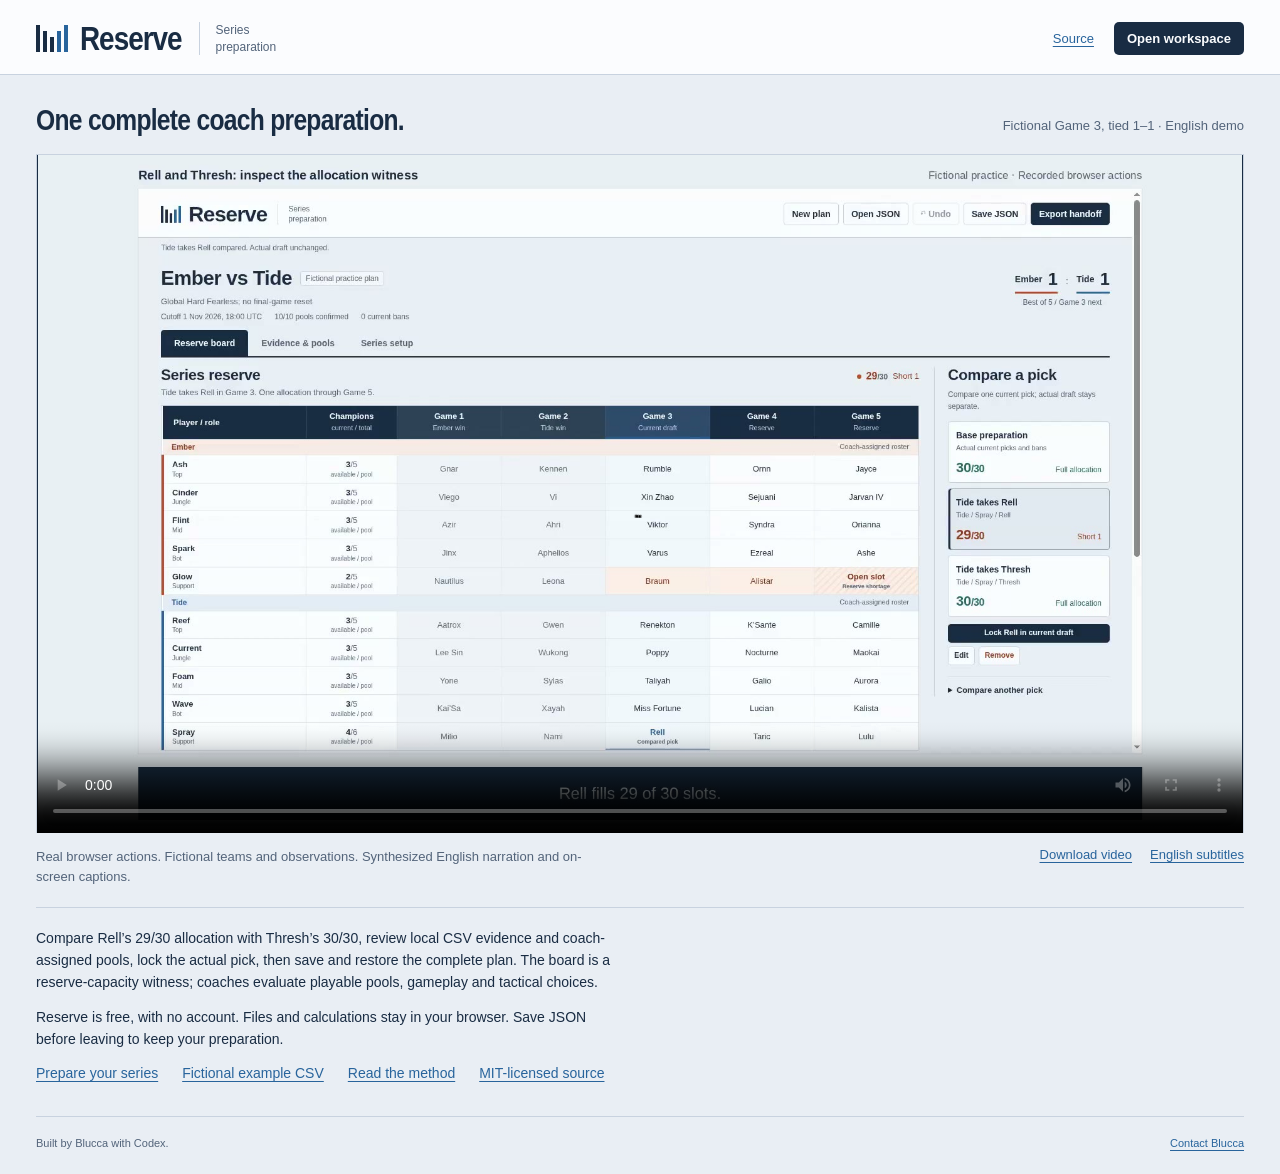
==== demo.html @ 0887e24a "Publish complete coach-workflow demo and AI/PyCharm build story" ====
<!doctype html>
<html lang="en">
<head>
  <meta charset="utf-8">
  <meta name="viewport" content="width=device-width, initial-scale=1">
  <meta name="theme-color" content="#192c43">
  <meta name="description" content="Watch a real Reserve preparation: review fictional evidence, compare support picks, lock Thresh, and save a complete coach handoff.">
  <title>Reserve · Product demo</title>
  <link rel="stylesheet" href="./styles.css">
  <style>
    .demo-header-links { display: flex; align-items: center; gap: 20px; }
    .demo-header-links a { color: var(--tide); font-size: 13px; text-underline-offset: 3px; }
    .demo-header-links .workspace-link { padding: 9px 13px; border-radius: 5px; color: var(--sheet); background: var(--ink); text-decoration: none; font-weight: 600; }
    .demo-document { max-width: 1500px; padding-top: 28px; }
    .demo-heading { display: flex; align-items: baseline; justify-content: space-between; gap: 20px; margin-bottom: 17px; }
    .demo-heading h1 { margin-bottom: 0; font-size: 30px; }
    .demo-heading p { margin-bottom: 0; color: var(--muted); font-size: 13px; }
    .demo-video { display: block; width: 100%; aspect-ratio: 16 / 9; background: var(--ink); border: 1px solid var(--line); }
    .demo-caption { display: flex; justify-content: space-between; flex-wrap: wrap; gap: 10px 24px; padding: 14px 0 20px; border-bottom: 1px solid var(--line); }
    .demo-caption p { margin: 0; font-size: 13px; color: var(--muted); }
    .demo-caption a, .demo-text a { color: var(--tide); text-underline-offset: 3px; }
    .demo-files { display: flex; gap: 18px; font-size: 13px; }
    .demo-text { padding-top: 20px; font-size: 14px; }
    .demo-text p { max-width: 76ch; margin-bottom: 14px; }
    .demo-text nav { display: flex; flex-wrap: wrap; gap: 10px 24px; }
    @media (max-width: 640px) {
      .demo-header-links { margin-left: auto; gap: 14px; }
      .demo-header-links a { font-size: 12px; }
      .demo-heading { display: block; }
      .demo-heading h1 { font-size: 27px; margin-bottom: 9px; }
      .demo-document { padding-top: 23px; }
      .demo-caption { padding-bottom: 17px; }
    }
  </style>
</head>
<body>
  <a class="skip-link" href="#demo">Skip to the video</a>
  <header class="app-header">
    <div class="brand"><span class="reserve-mark" aria-hidden="true"><i></i><i></i><i></i><i></i><i></i></span><span class="wordmark">Reserve</span><span class="brand-purpose">Series preparation</span></div>
    <nav class="demo-header-links" aria-label="Reserve links"><a href="https://github.com/blucca/series-reserve">Source</a><a class="workspace-link" href="./">Open workspace</a></nav>
  </header>
  <main id="demo" class="demo-document">
    <div class="demo-heading"><h1>One complete coach preparation.</h1><p>Fictional Game 3, tied 1–1 · English demo</p></div>
    <video class="demo-video" controls playsinline preload="metadata" poster="./media/reserve-demo-poster.jpg" aria-label="Reserve product demonstration with English narration and on-screen captions">
      <source src="./media/reserve-demo.mp4" type="video/mp4">
      <track kind="subtitles" src="./media/reserve-demo.vtt" srclang="en" label="English">
      <p><a href="./media/reserve-demo.mp4">Download the Reserve demo</a>.</p>
    </video>
    <div class="demo-caption"><p>Real browser actions. Fictional teams and observations. Synthesized English narration and on-screen captions.</p><nav class="demo-files" aria-label="Demo files"><a href="./media/reserve-demo.mp4" download>Download video</a><a href="./media/reserve-demo.vtt" download>English subtitles</a></nav></div>
    <div class="demo-text">
      <p>Compare Rell’s 29/30 allocation with Thresh’s 30/30, review local CSV evidence and coach-assigned pools, lock the actual pick, then save and restore the complete plan. The board is a reserve-capacity witness; coaches evaluate playable pools, gameplay and tactical choices.</p>
      <p>Reserve is free, with no account. Files and calculations stay in your browser. Save JSON before leaving to keep your preparation.</p>
      <nav aria-label="Continue from the demo"><a href="./">Prepare your series</a><a href="./demo-evidence.csv" download>Fictional example CSV</a><a href="https://github.com/blucca/series-reserve/blob/main/docs/method.md">Read the method</a><a href="https://github.com/blucca/series-reserve">MIT-licensed source</a></nav>
    </div>
  </main>
  <footer class="app-footer"><p>Built by Blucca with Codex.</p><p><a href="https://t.me/blucca_ai">Contact Blucca</a></p></footer>
</body>
</html>
---- styles.css ----
:root {
  --ice: #e9eef4;
  --sheet: #fbfcfe;
  --ink: #192c43;
  --ember: #b64d27;
  --tide: #28649c;
  --clear: #246d63;
  --muted: #53647a;
  --line: #c8d2df;
  --quiet: #f1f4f8;
  --font-body: "Segoe UI", "Helvetica Neue", Arial, sans-serif;
  --font-heading: "Arial Narrow", "Liberation Sans Narrow", "Bahnschrift Condensed", "Segoe UI", sans-serif;
  color-scheme: light;
  font-family: var(--font-body);
  color: var(--ink);
  background: var(--ice);
  font-size: 14px;
  font-synthesis: none;
}
* { box-sizing: border-box; }
body { margin: 0; min-width: 320px; }
button, input, select, textarea { font: inherit; }
button, a, input, select, textarea, summary { -webkit-tap-highlight-color: transparent; }
button { cursor: pointer; }
button:disabled { cursor: default; opacity: .48; }
button { border: 1px solid var(--line); border-radius: 5px; background: var(--sheet); color: var(--ink); padding: 8px 12px; min-height: 36px; font-weight: 600; line-height: 1.3; }
button:hover:enabled { background: #e2e9f1; border-color: #879ab1; }
.button-primary { background: var(--ink); border-color: var(--ink); color: var(--sheet); }
.button-primary:hover:enabled { background: #2b4564; border-color: #2b4564; }
.button-danger { color: #963b1d; }
.button-small { padding: 5px 9px; min-height: 30px; font-size: 12px; }
.button-text { background: transparent; border-color: transparent; color: var(--tide); padding: 4px 0; min-height: 28px; text-decoration: underline; text-underline-offset: 3px; }
.button-text:hover:enabled { background: transparent; border-color: transparent; color: var(--ink); }
:focus-visible { outline: 3px solid var(--tide); outline-offset: 3px; }
[hidden] { display: none !important; }
h1, h2, h3, p { margin-top: 0; }
h1, h2, h3 { font-family: var(--font-heading); line-height: 1.12; }
h1 { font-size: 32px; font-weight: 750; letter-spacing: -.7px; margin-bottom: 9px; }
h2 { font-size: 24px; font-weight: 700; letter-spacing: -.4px; margin-bottom: 7px; }
h3 { font-size: 18px; font-weight: 700; margin-bottom: 10px; }
p { line-height: 1.55; max-width: 78ch; }
small, .muted { color: var(--muted); }
small { font-size: 12px; line-height: 1.4; }
.sr-only { position: absolute; width: 1px; height: 1px; padding: 0; margin: -1px; overflow: hidden; clip: rect(0,0,0,0); white-space: nowrap; border: 0; }
.skip-link { position: fixed; top: -80px; left: 16px; background: var(--ink); color: white; padding: 10px 16px; z-index: 10; }
.skip-link:focus { top: 12px; }
.app-header { display: flex; align-items: center; justify-content: space-between; gap: 24px; padding: 22px 36px 19px; border-bottom: 1px solid var(--line); background: var(--sheet); }
.brand { display: flex; align-items: center; gap: 12px; flex-shrink: 0; }
.wordmark { font: 750 34px/.95 var(--font-heading); letter-spacing: -1px; }
.brand-purpose { margin-left: 5px; border-left: 1px solid var(--line); padding-left: 16px; color: var(--muted); font-size: 12px; max-width: 11ch; line-height: 1.35; }
.reserve-mark { display: flex; gap: 3px; height: 27px; align-items: flex-end; }
.reserve-mark i { display: block; width: 4px; height: 27px; background: var(--ink); }
.reserve-mark i:nth-child(2) { height: 21px; }
.reserve-mark i:nth-child(3) { height: 15px; }
.reserve-mark i:nth-child(4) { height: 21px; background: var(--tide); }
.reserve-mark i:nth-child(5) { background: var(--tide); }
.file-actions { display: flex; flex-wrap: wrap; align-items: center; gap: 7px; }
.message-area { min-height: 29px; padding: 8px 36px 0; }
.status-message { max-width: none; margin-bottom: 0; color: var(--muted); font-size: 12px; line-height: 1.45; }
.error-message { background: #f9e9e2; color: #822f15; border-left: 4px solid var(--ember); padding: 12px 16px; margin: 10px 36px; line-height: 1.5; }
.error-message button { margin-left: 12px; background: transparent; border-color: #d8a28b; color: inherit; }
main { max-width: 1600px; margin: 0 auto; padding: 18px 36px 35px; }
.series-context { display: flex; justify-content: space-between; align-items: flex-start; gap: 24px; margin-bottom: 14px; }
.series-heading { min-width: 0; }
.series-title-line { display: flex; flex-wrap: wrap; align-items: center; gap: 13px; }
.series-title-line h1 { margin: 0; }
.example-flag { display: inline-flex; align-items: center; font-size: 12px; border: 1px solid var(--line); color: var(--muted); padding: 4px 8px; border-radius: 4px; background: rgba(251,252,254,.6); }
.context-rule { font-size: 13px; margin: 9px 0 0; color: var(--muted); }
.context-rule .pending { color: #8e3719; font-weight: 600; }
.context-meta { display: flex; flex-wrap: wrap; gap: 7px 20px; margin: 7px 0 0; font-size: 12px; color: var(--muted); }
.scoreline { display: flex; align-items: center; gap: 13px; padding-top: 2px; flex-shrink: 0; }
.score-team { display: grid; grid-template-columns: auto auto; align-items: center; gap: 9px; border-bottom: 3px solid var(--ember); padding: 3px 0 6px; }
.score-team.tone-1 { border-color: var(--tide); }
.score-team span { font-weight: 600; }
.score-team strong { font-family: var(--font-heading); font-size: 28px; line-height: 1; }
.score-separator { color: var(--muted); }
.series-format { text-align: center; font-size: 12px; color: var(--muted); margin-top: 7px; }
.workspace-nav { display: flex; gap: 0; border-bottom: 2px solid var(--ink); }
.workspace-nav button { border: 0; border-radius: 5px 5px 0 0; padding: 12px 21px; min-height: 42px; background: transparent; color: var(--muted); font-weight: 650; }
.workspace-nav button[aria-selected="true"] { color: var(--sheet); background: var(--ink); }
.workspace-nav button:hover:enabled { background: #dce4ef; }
.workspace-nav button[aria-selected="true"]:hover { background: #2b4564; }
.workspace-panel { padding-top: 15px; }
.loading-sheet { background: var(--sheet); padding: 32px; border-bottom: 1px solid var(--line); }
.board-layout { display: grid; grid-template-columns: minmax(0,1fr) 280px; gap: 24px; align-items: start; }
.board-main { min-width: 0; }
.section-heading { display: flex; justify-content: space-between; align-items: flex-start; gap: 15px; margin-bottom: 10px; }
.section-heading h2 { margin-bottom: 4px; }
.section-heading p { font-size: 13px; margin-bottom: 0; color: var(--muted); }
.allocation-status { display: flex; align-items: center; gap: 8px; font-size: 13px; line-height: 1.35; padding-top: 4px; flex-shrink: 0; }
.allocation-status strong { font-size: 16px; font-variant-numeric: tabular-nums; }
.status-dot { width: 7px; height: 7px; background: var(--clear); border-radius: 50%; display: inline-block; flex-shrink: 0; }
.is-shortage .status-dot, .is-pending .status-dot { background: var(--ember); }
.is-shortage { color: #963b1d; }
.is-feasible { color: var(--clear); }
.is-pending { color: #963b1d; }
.board-scroll { overflow-x: auto; border: 1px solid var(--line); background: var(--sheet); }
.reserve-table { width: 100%; min-width: 710px; border-collapse: collapse; table-layout: fixed; }
.reserve-table .col-player { width: 20%; }
.reserve-table .col-pool { width: 12%; }
.reserve-table .col-game { width: auto; }
.reserve-table th { font-weight: 600; }
.reserve-table thead { background: var(--ink); color: var(--sheet); }
.reserve-table thead th { padding: 9px; text-align: center; border-right: 1px solid #40536a; font-size: 13px; }
.reserve-table thead th:first-child { text-align: left; padding-left: 17px; }
.reserve-table thead th:last-child { border-right: 0; }
.reserve-table thead small { display: block; color: #c8d4e4; font-size: 11px; font-weight: 400; margin-top: 4px; min-height: 14px; }
.reserve-table thead .current-head { background: #2e4b6b; box-shadow: inset 0 -3px var(--tide); }
.reserve-table thead .past-head { background: #2f4157; }
.reserve-table td, .reserve-table tbody th { border-bottom: 1px solid #dde4ed; border-right: 1px solid #e1e7ef; padding: 7px 8px; text-align: center; height: 43px; line-height: 1.2; }
.reserve-table td:last-child { border-right: 0; }
.reserve-table tbody:last-child tr:last-child td, .reserve-table tbody:last-child tr:last-child th { border-bottom: 0; }
.reserve-table tbody th { text-align: left; padding: 6px 10px 6px 13px; border-left: 4px solid var(--ember); }
.reserve-table tbody.tone-1 th { border-left-color: var(--tide); }
.reserve-table .team-band th { border-left: 0; text-align: left; height: auto; padding: 5px 14px; background: #f7e9e3; color: #923c1d; font-size: 12px; border-top: 1px solid var(--line); }
.reserve-table tbody.tone-1 .team-band th { background: #e4edf6; color: var(--tide); }
.team-band span { float: right; font-size: 11px; font-weight: 400; color: var(--muted); }
.player-link { background: transparent; border: 0; border-radius: 3px; text-align: left; display: block; padding: 0; width: 100%; min-height: 30px; font-size: 13px; line-height: 1.2; }
.player-link:hover:enabled { background: transparent; color: var(--tide); text-decoration: underline; text-underline-offset: 3px; }
.player-link small { display: block; margin-top: 2px; font-weight: 400; font-size: 10px; line-height: 1.2; }
.pool-count { font-variant-numeric: tabular-nums; font-weight: 600; font-size: 13px; line-height: 1.2; }
.pool-count span { color: var(--muted); font-weight: 400; }
.pool-count small { display: block; font-weight: 400; font-size: 10px; margin-top: 2px; line-height: 1.2; }
.reserve-table .past-cell { background: #eff3f7; color: #5c6c7d; font-size: 12px; }
.reserve-table .allocation-cell { font-size: 12px; }
.allocation-cell small { display: block; font-size: 9px; margin-top: 2px; line-height: 1.2; }
.reserve-table .current-cell { background-color: #f2f7fc; }
.reserve-table .locked-cell { color: var(--tide); font-weight: 650; box-shadow: inset 0 -2px #83a7cc; }
.reserve-table .hall-cell { background-color: #fbefe7; color: #843417; }
.reserve-table .missing-cell { background-image: repeating-linear-gradient(135deg,transparent,transparent 6px,rgba(182,77,39,.11) 6px,rgba(182,77,39,.11) 8px); font-weight: 700; }
.reserve-table .pending-cell { color: #7e8c9d; }
.board-legend { display: flex; flex-wrap: wrap; gap: 8px 18px; margin: 12px 0 19px; color: var(--muted); font-size: 11px; }
.board-legend span { display: inline-flex; gap: 6px; align-items: center; }
.legend-swatch { display: inline-block; width: 11px; height: 11px; border: 1px solid var(--line); background: var(--quiet); }
.legend-swatch.allocated { background: var(--sheet); }
.legend-swatch.locked { background: #dceaf9; border-color: #83a7cc; }
.legend-swatch.shortage { background: #fbefe7; border-color: #c6805f; }
.witness { border-left: 4px solid var(--ember); background: #faece5; padding: 16px 19px; margin-bottom: 21px; }
.witness h3 { color: #8d3517; margin-bottom: 8px; }
.witness p { margin-bottom: 10px; font-size: 13px; }
.witness-list { display: flex; flex-wrap: wrap; gap: 6px; list-style: none; padding: 0; margin: 10px 0 13px; }
.witness-list li { background: rgba(251,252,254,.7); border: 1px solid #e5c3b2; padding: 6px 9px; font-size: 12px; border-radius: 3px; }
.witness-options { font-weight: 650; }
.allocation-note { border-left: 3px solid var(--clear); padding: 11px 15px; margin-bottom: 20px; background: #e9f1ef; }
.allocation-note p { margin: 0; font-size: 13px; }
.confirmation-note { border-left-color: var(--ember); background: #faece5; }
.confirmation-note ul { margin: 8px 0 0; padding-left: 20px; font-size: 13px; line-height: 1.6; }
.branch-rail { border-left: 1px solid var(--line); padding-left: 21px; }
.branch-rail h2 { margin-bottom: 8px; }
.branch-intro { font-size: 12px; color: var(--muted); margin-bottom: 15px; }
.branch-choice { display: block; border: 1px solid var(--line); border-radius: 4px; width: 100%; text-align: left; margin: 0 0 9px; padding: 12px; font-weight: 400; background: var(--sheet); }
.branch-choice[aria-pressed="true"] { border-color: var(--ink); box-shadow: inset 3px 0 var(--ink); background: #f3f7fc; }
.branch-choice .branch-name { display: block; font-weight: 650; line-height: 1.35; }
.branch-choice .branch-player { display: block; margin-top: 3px; font-size: 11px; color: var(--muted); line-height: 1.4; }
.branch-capacity { display: flex; justify-content: space-between; align-items: baseline; gap: 8px; margin-top: 12px; font-size: 12px; }
.branch-capacity strong { font-family: var(--font-heading); font-size: 22px; font-variant-numeric: tabular-nums; letter-spacing: -.3px; line-height: 1; }
.branch-capacity strong small { color: inherit; font: inherit; font-size: 16px; }
.branch-capacity.is-pending strong { font-family: var(--font-body); font-size: 12px; line-height: 1.4; }
.branch-choice .branch-error { display: block; color: #943b1c; font-size: 11px; line-height: 1.45; margin-top: 10px; }
.branch-actions { display: flex; flex-wrap: wrap; gap: 6px; margin: 11px 0 18px; }
.branch-actions .button-primary { flex: 1 1 100%; }
.branch-editor { border-top: 1px solid var(--line); margin-top: 18px; padding-top: 12px; }
.branch-editor summary { font-size: 13px; font-weight: 600; }
.branch-editor form { padding-top: 15px; }
.branch-editor .field { margin-bottom: 12px; }
.branch-editor .form-actions { margin-top: 3px; }
summary { cursor: pointer; font-weight: 600; line-height: 1.4; }
.edit-section { border: 1px solid var(--line); background: var(--sheet); border-radius: 5px; padding: 15px 18px; margin-bottom: 20px; }
.edit-section > summary { font-family: var(--font-heading); font-size: 20px; }
.edit-section[open] > summary { margin-bottom: 19px; }
.draft-pair { display: grid; grid-template-columns: 1fr 1fr; gap: 23px; }
.draft-team { min-width: 0; }
.draft-team h3 { border-bottom: 2px solid var(--ember); padding-bottom: 8px; font-size: 18px; }
.draft-team.tone-1 h3 { border-color: var(--tide); }
.draft-row { display: grid; grid-template-columns: minmax(90px,.85fr) minmax(0,1.15fr); align-items: center; gap: 10px; margin-bottom: 10px; }
.draft-row label { font-weight: 600; font-size: 12px; }
.draft-row label small { display: block; font-weight: 400; margin-top: 2px; }
label { display: block; font-weight: 600; font-size: 13px; margin-bottom: 6px; }
input:not([type="checkbox"]):not([type="file"]), select, textarea { display: block; width: 100%; color: var(--ink); border: 1px solid #aab9cc; border-radius: 4px; padding: 9px 10px; background: white; min-height: 38px; line-height: 1.35; }
input::placeholder, textarea::placeholder { color: #6c7e94; opacity: 1; }
textarea { resize: vertical; }
input[type="checkbox"] { width: 16px; height: 16px; margin: 0; accent-color: var(--ink); flex-shrink: 0; }
.field { margin-bottom: 17px; min-width: 0; }
.field-help { display: block; margin-top: 6px; }
.checkbox-label { display: flex; gap: 9px; align-items: flex-start; font-size: 13px; line-height: 1.5; font-weight: 400; }
.checkbox-label input { margin-top: 2px; }
.field-grid { display: grid; grid-template-columns: 1fr 1fr; gap: 0 18px; }
.field-grid.three { grid-template-columns: 1.15fr .85fr 1fr; }
.form-actions { display: flex; flex-wrap: wrap; gap: 8px; align-items: center; margin-top: 18px; }
.form-actions small { margin-left: 3px; }
.draft-bottom { display: grid; grid-template-columns: 1.3fr 1fr; gap: 18px; margin-top: 14px; }
.draft-bottom .field { margin: 0; }
.draft-complete { margin-top: 18px; padding-top: 17px; border-top: 1px solid var(--line); }
.evidence-top { background: var(--sheet); border: 1px solid var(--line); padding: 22px; margin-bottom: 23px; }
.evidence-top .section-heading { margin-bottom: 20px; }
.evidence-controls { display: grid; grid-template-columns: minmax(0,1fr) minmax(270px,.8fr); gap: 27px; }
.evidence-policy .form-actions { margin-top: 0; }
.evidence-import { border-left: 1px solid var(--line); padding-left: 26px; }
.evidence-import p { font-size: 12px; color: var(--muted); margin-bottom: 13px; }
.import-row { display: flex; align-items: center; gap: 8px; }
.import-row select { width: auto; flex: 1; min-width: 0; }
.observation-summary { display: flex; flex-wrap: wrap; gap: 7px 23px; padding-top: 15px; margin-top: 19px; border-top: 1px solid var(--line); font-size: 12px; color: var(--muted); }
.observation-summary strong { color: var(--ink); }
.evidence-layout { display: grid; grid-template-columns: 230px minmax(0,1fr); gap: 24px; align-items: start; }
.roster-selector { border: 1px solid var(--line); background: var(--sheet); }
.roster-selector h3 { font: 600 13px/1.3 var(--font-body); padding: 10px 13px; margin: 0; background: #f7e9e3; color: #923c1d; border-bottom: 1px solid var(--line); }
.roster-selector .tone-1 h3 { background: #e4edf6; color: var(--tide); border-top: 1px solid var(--line); }
.roster-button { display: flex; justify-content: space-between; align-items: center; gap: 9px; width: 100%; border: 0; border-bottom: 1px solid #e1e7ef; border-radius: 0; padding: 11px 13px; text-align: left; background: var(--sheet); min-height: 58px; font-size: 13px; }
.roster-button[aria-pressed="true"] { background: #e7eef7; box-shadow: inset 3px 0 var(--ink); }
.roster-button span small { display: block; font-weight: 400; font-size: 11px; margin-top: 3px; }
.roster-button .roster-count { text-align: right; font-variant-numeric: tabular-nums; white-space: nowrap; }
.roster-tools { padding: 13px; font-size: 11px; }
.roster-tools p { margin-bottom: 10px; }
.roster-tools button { display: block; width: 100%; margin-bottom: 8px; }
.player-workspace { min-width: 0; }
.player-editor { display: grid; grid-template-columns: minmax(0,1fr) minmax(240px,.7fr); gap: 24px; background: var(--sheet); padding: 22px; border: 1px solid var(--line); }
.player-editor form { min-width: 0; }
.player-pool-preview { border-left: 1px solid var(--line); padding-left: 23px; }
.pool-preview-list { display: flex; flex-wrap: wrap; align-content: flex-start; gap: 7px; list-style: none; padding: 0; margin: 12px 0; }
.pool-preview-list li { display: inline-block; border: 1px solid var(--line); border-radius: 3px; background: #edf3f9; font-size: 12px; padding: 6px 9px; }
.pool-preview-list .is-spent { text-decoration: line-through; color: #667589; background: var(--quiet); }
.pool-preview-list .is-banned { color: #933b1d; border-color: #d2a592; background: #faece5; }
.pool-preview-list small { margin-left: 4px; font-size: 10px; }
.player-pool-preview p { font-size: 12px; color: var(--muted); }
.confirmation-chip { display: inline-flex; gap: 6px; align-items: center; font-size: 12px; color: var(--clear); }
.confirmation-chip.pending { color: #943b1c; }
.confirmation-chip.pending .status-dot { background: var(--ember); }
.stable-id { font-size: 11px; line-height: 1.5; overflow-wrap: anywhere; margin-top: 8px; color: var(--muted); }
.observed-section { margin-top: 23px; }
.observed-table { width: 100%; min-width: 580px; border-collapse: collapse; background: var(--sheet); font-size: 12px; }
.observed-table th { text-align: left; padding: 10px 12px; background: #dae3ee; font-weight: 650; border-bottom: 1px solid var(--line); }
.observed-table td { padding: 11px 12px; border-bottom: 1px solid #dde4ed; vertical-align: top; line-height: 1.45; }
.observed-table .numeric { text-align: right; font-variant-numeric: tabular-nums; }
.observed-table .observed-source { max-width: 260px; overflow-wrap: anywhere; color: var(--muted); }
.observed-table td small { display: block; margin-top: 3px; font-size: 11px; }
.table-scroll { overflow-x: auto; border: 1px solid var(--line); }
.empty-evidence { background: var(--sheet); padding: 20px 22px; border: 1px solid var(--line); }
.empty-evidence p { margin-bottom: 0; font-size: 13px; }
.series-layout { display: grid; grid-template-columns: minmax(0,1fr) minmax(320px,.7fr); gap: 26px; align-items: start; }
.setup-sheet { background: var(--sheet); border: 1px solid var(--line); padding: 23px; margin-bottom: 22px; }
.setup-sheet > p { font-size: 13px; color: var(--muted); }
.rule-definition { background: #e8eef6; border-left: 3px solid var(--ink); padding: 11px 13px; margin-bottom: 20px; }
.rule-definition p { margin-bottom: 0; font-size: 13px; color: var(--ink); }
.completed-game { border-bottom: 1px solid var(--line); padding: 12px 0; }
.completed-game:first-of-type { padding-top: 4px; }
.completed-game summary { display: flex; align-items: center; gap: 10px; list-style: none; font-size: 13px; }
.completed-game summary::before { content: "+"; color: var(--muted); font-size: 18px; font-weight: 400; width: 13px; }
.completed-game[open] summary::before { content: "−"; }
.completed-game summary span { margin-left: auto; font-size: 12px; color: var(--muted); font-weight: 400; }
.history-picks { margin-top: 13px; }
.history-picks h3 { font: 650 12px/1.3 var(--font-body); color: var(--ember); margin-bottom: 9px; }
.history-picks .tone-1 h3 { color: var(--tide); }
.history-picks ul { list-style: none; padding: 0; margin: 0; }
.history-picks li { display: flex; flex-wrap: wrap; justify-content: space-between; gap: 3px 10px; font-size: 12px; padding: 5px 0; border-bottom: 1px solid #e6ebf2; }
.history-bans { font-size: 12px; color: var(--muted); margin: 11px 0 0; }
.history-actions { margin-top: 17px; }
.series-state-note { font-size: 13px; color: var(--muted); margin: 14px 0 0; }
.finished-sheet { padding: 23px; border: 1px solid var(--line); background: var(--sheet); margin-bottom: 20px; }
.finished-sheet p { margin-bottom: 0; font-size: 13px; }
.app-footer { border-top: 1px solid var(--line); margin: 0 36px; padding: 18px 0 22px; display: flex; justify-content: space-between; align-items: flex-start; gap: 25px; }
.app-footer p { font-size: 11px; color: var(--muted); margin: 0; line-height: 1.55; max-width: 72ch; }
.app-footer p:last-child { text-align: right; }
.footer-links { display: flex; justify-content: flex-end; gap: 14px; margin-top: 5px; }
.app-footer a { color: var(--tide); text-underline-offset: 3px; }
.app-footer button { display: inline; border: 0; background: transparent; color: var(--tide); padding: 0; min-height: 0; font-size: 11px; font-weight: 400; text-decoration: underline; text-underline-offset: 3px; }
@media (min-width: 1440px) { .reserve-table .col-player { width: 19%; } .reserve-table .allocation-cell, .reserve-table .past-cell { font-size: 13px; } }
@media (max-width: 1120px) {
  .app-header { padding: 19px 24px; gap: 15px; }
  .brand-purpose { display: none; }
  main { padding-left: 24px; padding-right: 24px; }
  .message-area { padding-left: 24px; padding-right: 24px; }
  .error-message { margin-left: 24px; margin-right: 24px; }
  .board-layout { grid-template-columns: minmax(0,1fr) 252px; gap: 18px; }
  .branch-rail { padding-left: 17px; }
  .section-heading { flex-wrap: wrap; }
  .reserve-table { min-width: 680px; }
  .evidence-layout { grid-template-columns: 200px minmax(0,1fr); gap: 18px; }
  .player-editor { grid-template-columns: 1fr; }
  .player-pool-preview { border-left: 0; padding-left: 0; border-top: 1px solid var(--line); padding-top: 18px; }
  .series-layout { grid-template-columns: 1fr 1fr; gap: 20px; }
  .app-footer { margin-left: 24px; margin-right: 24px; }
}
@media (max-width: 900px) {
  .app-header { flex-wrap: wrap; }
  .file-actions { margin-left: auto; }
  .board-layout { grid-template-columns: 1fr; }
  .branch-rail { order: -1; border-left: 0; padding-left: 0; }
  .branch-choices { display: grid; grid-template-columns: repeat(3,minmax(0,1fr)); gap: 9px; }
  .branch-choice { margin-bottom: 0; }
  .branch-intro { margin-bottom: 12px; }
  .branch-actions { margin: 12px 0 0; }
  .branch-actions .button-primary { flex: initial; }
  .branch-editor { margin-top: 13px; padding-top: 11px; }
  .branch-editor form { display: grid; grid-template-columns: 1fr 1fr 1fr; gap: 12px; }
  .branch-editor .form-actions { grid-column: 1 / -1; margin-top: 0; }
  .branch-editor .field { margin-bottom: 0; }
  .evidence-controls { grid-template-columns: 1fr; gap: 19px; }
  .evidence-import { border-left: 0; padding-left: 0; border-top: 1px solid var(--line); padding-top: 19px; }
  .import-row { max-width: 440px; }
  .series-layout { grid-template-columns: 1fr; }
}
@media (max-width: 640px) {
  .app-header { padding: 17px 16px; gap: 15px; }
  .wordmark { font-size: 31px; }
  .file-actions { margin: 0; width: 100%; gap: 6px; }
  .file-actions button { padding: 7px 9px; min-height: 35px; font-size: 12px; }
  main { padding: 19px 16px 27px; }
  .message-area { padding-left: 16px; padding-right: 16px; min-height: 27px; }
  .error-message { margin-left: 16px; margin-right: 16px; }
  .series-context { display: block; margin-bottom: 19px; }
  h1 { font-size: 29px; }
  .series-title-line { gap: 8px; }
  .example-flag { font-size: 11px; }
  .context-rule { font-size: 12px; line-height: 1.5; }
  .context-meta { font-size: 11px; gap: 5px 12px; }
  .score-context { display: flex; align-items: center; gap: 19px; margin-top: 16px; }
  .score-team strong { font-size: 24px; }
  .score-team span { font-size: 12px; }
  .series-format { margin-top: 0; }
  .workspace-nav button { padding: 11px 8px; font-size: 12px; flex: 1; white-space: nowrap; }
  .workspace-panel { padding-top: 18px; }
  .branch-rail h2 { font-size: 21px; }
  .branch-choice { padding: 9px; }
  .branch-choice .branch-name { font-size: 12px; }
  .branch-choice .branch-player { font-size: 10px; }
  .branch-capacity { display: block; margin-top: 10px; font-size: 10px; }
  .branch-capacity strong { display: block; font-size: 22px; margin-bottom: 4px; }
  .branch-capacity strong small { font-size: 15px; }
  .branch-capacity.is-pending strong { font-size: 11px; }
  .branch-choices { gap: 6px; grid-template-columns: repeat(3,minmax(0,1fr)); }
  .branch-choices:has(.branch-choice:nth-child(4)) { grid-template-columns: repeat(2,minmax(0,1fr)); }
  .branch-editor form { grid-template-columns: 1fr; }
  .branch-editor .form-actions { grid-column: auto; }
  .section-heading { gap: 9px; }
  h2 { font-size: 22px; }
  .allocation-status { padding-top: 0; }
  .board-scroll { margin-right: -1px; }
  .board-legend { gap: 7px 11px; }
  .witness { padding: 14px; }
  .witness h3 { font-size: 18px; }
  .edit-section, .setup-sheet, .evidence-top { padding: 17px; }
  .draft-pair { grid-template-columns: 1fr; gap: 17px; }
  .draft-row { grid-template-columns: 1fr 1.4fr; }
  .draft-bottom { grid-template-columns: 1fr; gap: 13px; }
  .field-grid, .field-grid.three { grid-template-columns: 1fr; }
  .evidence-layout { grid-template-columns: 1fr; }
  .roster-selector { display: grid; grid-template-columns: 1fr 1fr; }
  .roster-selector .tone-1 h3 { border-top: 0; }
  .roster-selector > div:nth-child(2) { border-left: 1px solid var(--line); }
  .roster-tools { grid-column: 1 / -1; display: flex; flex-wrap: wrap; align-items: center; gap: 8px; border-top: 1px solid var(--line); }
  .roster-tools p { flex-basis: 100%; margin: 0; }
  .roster-tools button { width: auto; margin: 0; }
  .roster-button { padding: 10px; }
  .player-editor { padding: 17px; gap: 18px; }
  .evidence-policy .form-actions { margin-top: 5px; }
  .app-footer { margin: 0 16px; display: block; }
  .app-footer p:last-child { text-align: left; margin-top: 9px; }
  .footer-links { justify-content: flex-start; }
  .history-picks.draft-pair { grid-template-columns: 1fr 1fr; gap: 12px; }
  .history-picks li { display: block; }
  .history-picks li strong { display: block; font-weight: 600; margin-top: 2px; }
}
@media (prefers-reduced-motion: reduce) { *, *::before, *::after { scroll-behavior: auto !important; animation: none !important; transition: none !important; } }
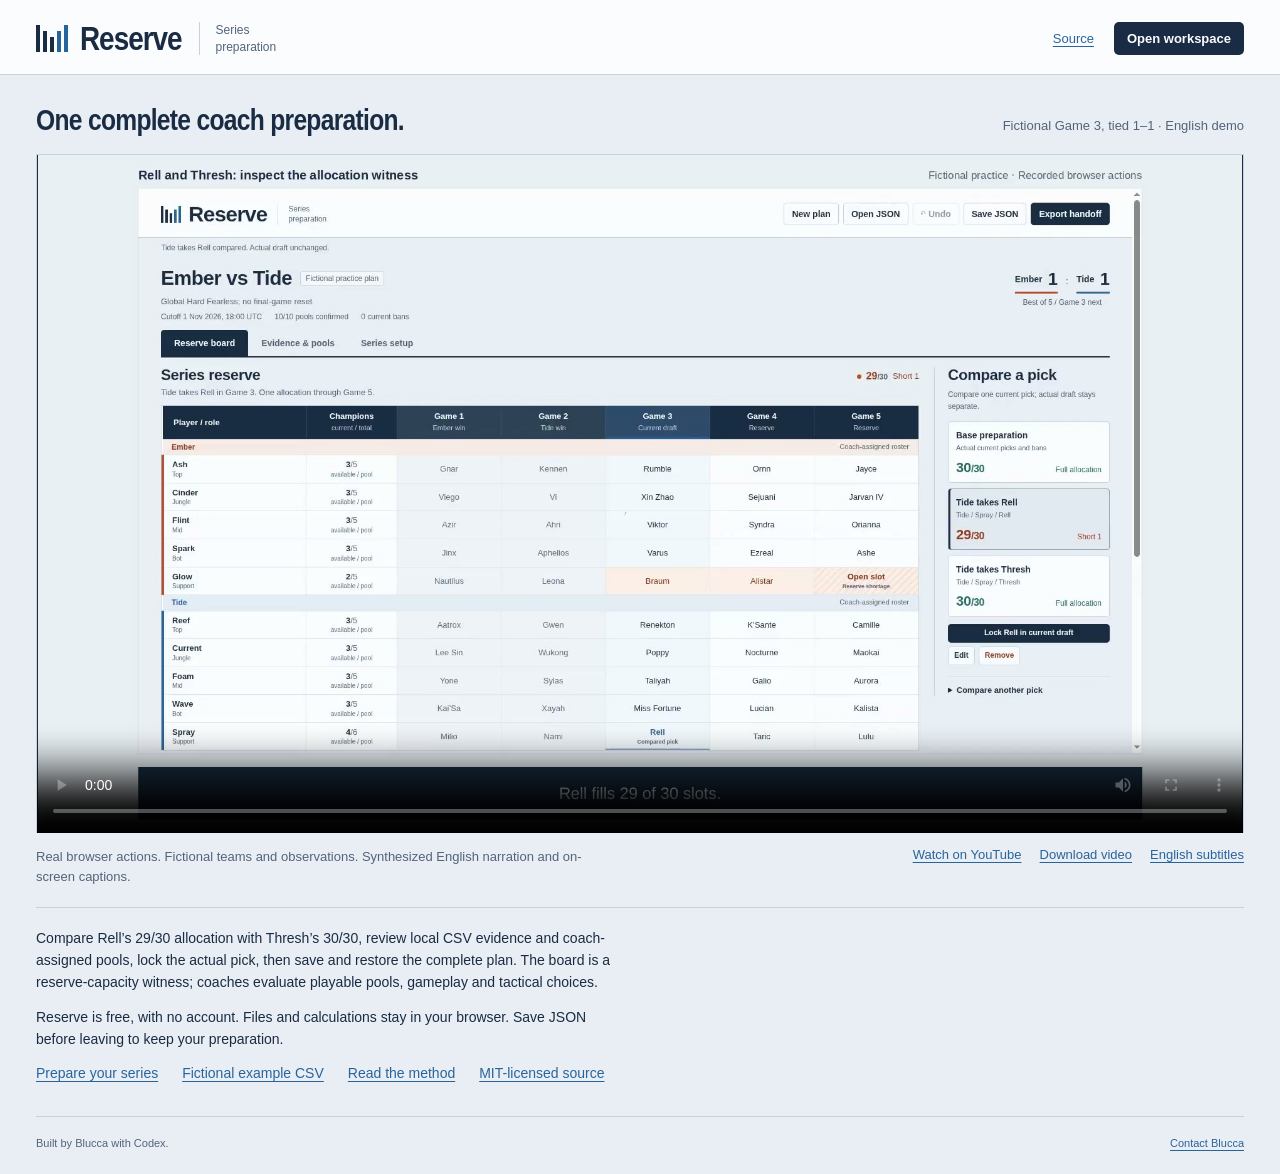
==== commit 62524326: "Link the published YouTube demo from the player page" ====
--- a/demo.html
+++ b/demo.html
@@ -46,7 +46,7 @@
       <track kind="subtitles" src="./media/reserve-demo.vtt" srclang="en" label="English">
       <p><a href="./media/reserve-demo.mp4">Download the Reserve demo</a>.</p>
     </video>
-    <div class="demo-caption"><p>Real browser actions. Fictional teams and observations. Synthesized English narration and on-screen captions.</p><nav class="demo-files" aria-label="Demo files"><a href="./media/reserve-demo.mp4" download>Download video</a><a href="./media/reserve-demo.vtt" download>English subtitles</a></nav></div>
+    <div class="demo-caption"><p>Real browser actions. Fictional teams and observations. Synthesized English narration and on-screen captions.</p><nav class="demo-files" aria-label="Demo files"><a href="https://youtu.be/apAUucqc9fc">Watch on YouTube</a><a href="./media/reserve-demo.mp4" download>Download video</a><a href="./media/reserve-demo.vtt" download>English subtitles</a></nav></div>
     <div class="demo-text">
       <p>Compare Rell’s 29/30 allocation with Thresh’s 30/30, review local CSV evidence and coach-assigned pools, lock the actual pick, then save and restore the complete plan. The board is a reserve-capacity witness; coaches evaluate playable pools, gameplay and tactical choices.</p>
       <p>Reserve is free, with no account. Files and calculations stay in your browser. Save JSON before leaving to keep your preparation.</p>
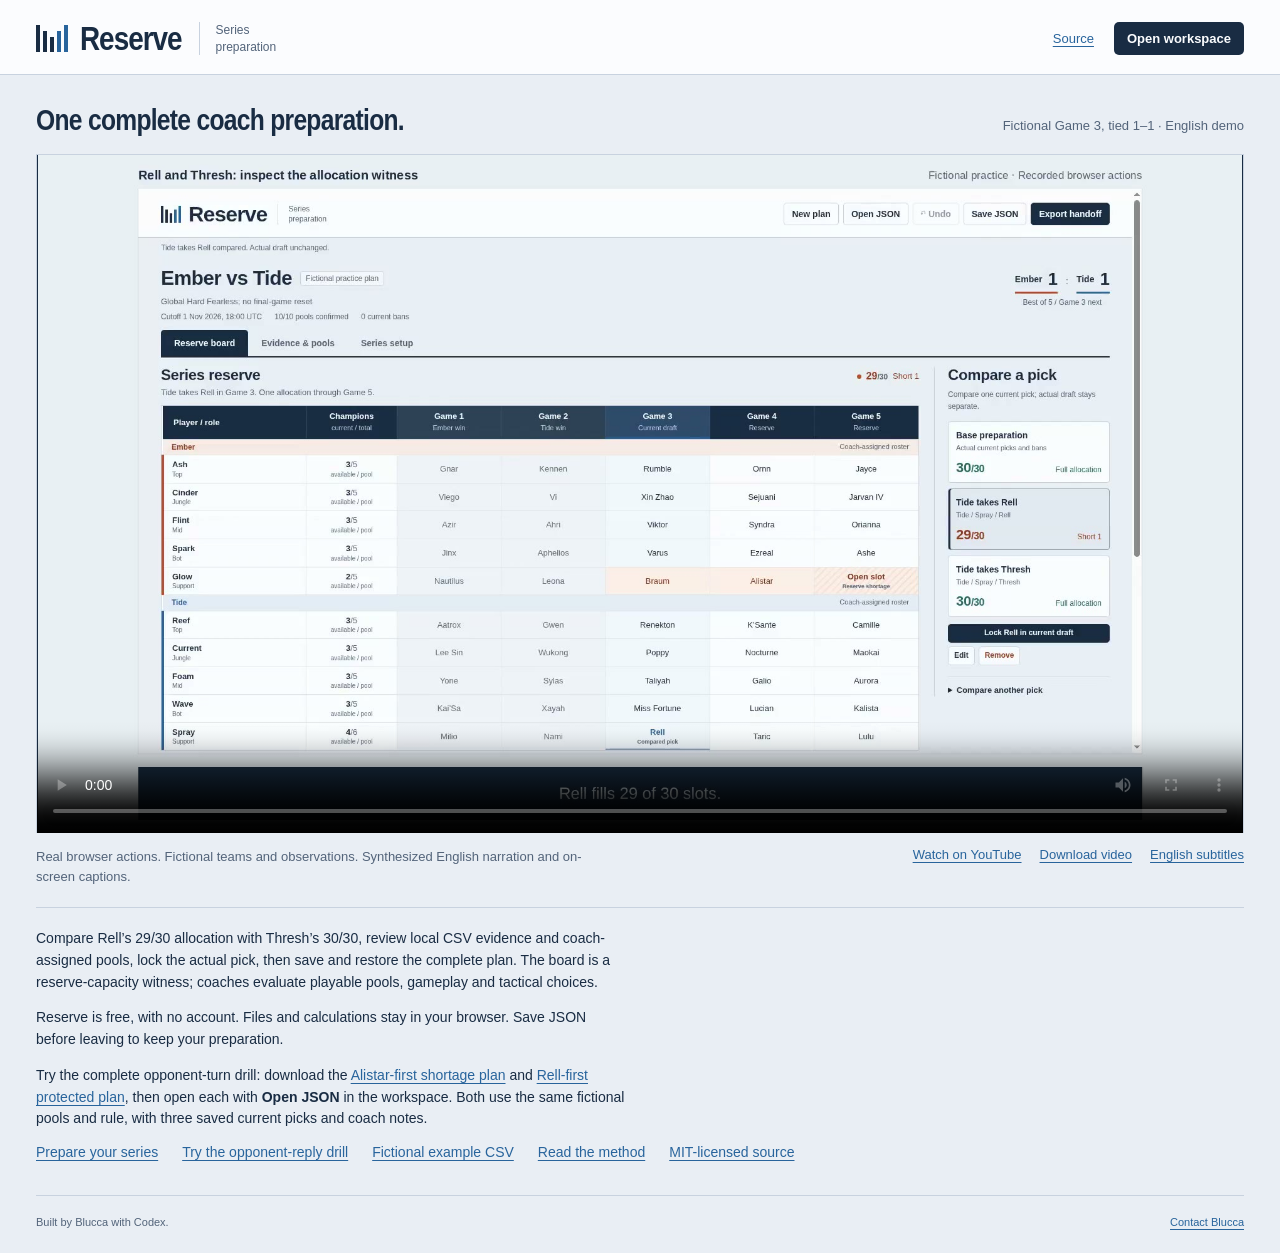
==== commit 45411f06: "Restore saved draft view and open the complete reply drill" ====
--- a/demo.html
+++ b/demo.html
@@ -50,7 +50,8 @@
     <div class="demo-text">
       <p>Compare Rell’s 29/30 allocation with Thresh’s 30/30, review local CSV evidence and coach-assigned pools, lock the actual pick, then save and restore the complete plan. The board is a reserve-capacity witness; coaches evaluate playable pools, gameplay and tactical choices.</p>
       <p>Reserve is free, with no account. Files and calculations stay in your browser. Save JSON before leaving to keep your preparation.</p>
-      <nav aria-label="Continue from the demo"><a href="./">Prepare your series</a><a href="./demo-evidence.csv" download>Fictional example CSV</a><a href="https://github.com/blucca/series-reserve/blob/main/docs/method.md">Read the method</a><a href="https://github.com/blucca/series-reserve">MIT-licensed source</a></nav>
+      <p id="reply-drill">Try the complete opponent-turn drill: download the <a href="./docs/reply-short.reserve.json" download>Alistar-first shortage plan</a> and <a href="./docs/reply-protected.reserve.json" download>Rell-first protected plan</a>, then open each with <strong>Open JSON</strong> in the workspace. Both use the same fictional pools and rule, with three saved current picks and coach notes.</p>
+      <nav aria-label="Continue from the demo"><a href="./">Prepare your series</a><a href="https://github.com/blucca/series-reserve/blob/main/docs/first-reply.md#check-the-complete-immediate-two-pick-turn" target="_blank" rel="noopener noreferrer">Try the opponent-reply drill</a><a href="./demo-evidence.csv" download>Fictional example CSV</a><a href="https://github.com/blucca/series-reserve/blob/main/docs/method.md">Read the method</a><a href="https://github.com/blucca/series-reserve">MIT-licensed source</a></nav>
     </div>
   </main>
   <footer class="app-footer"><p>Built by Blucca with Codex.</p><p><a href="https://t.me/blucca_ai">Contact Blucca</a></p></footer>
--- a/styles.css
+++ b/styles.css
@@ -260,7 +260,7 @@
 .app-footer { border-top: 1px solid var(--line); margin: 0 36px; padding: 18px 0 22px; display: flex; justify-content: space-between; align-items: flex-start; gap: 25px; }
 .app-footer p { font-size: 11px; color: var(--muted); margin: 0; line-height: 1.55; max-width: 72ch; }
 .app-footer p:last-child { text-align: right; }
-.footer-links { display: flex; justify-content: flex-end; gap: 14px; margin-top: 5px; }
+.footer-links { display: flex; flex-wrap: wrap; justify-content: flex-end; gap: 14px; margin-top: 5px; }
 .app-footer a { color: var(--tide); text-underline-offset: 3px; }
 .app-footer button { display: inline; border: 0; background: transparent; color: var(--tide); padding: 0; min-height: 0; font-size: 11px; font-weight: 400; text-decoration: underline; text-underline-offset: 3px; }
 @media (min-width: 1440px) { .reserve-table .col-player { width: 19%; } .reserve-table .allocation-cell, .reserve-table .past-cell { font-size: 13px; } }
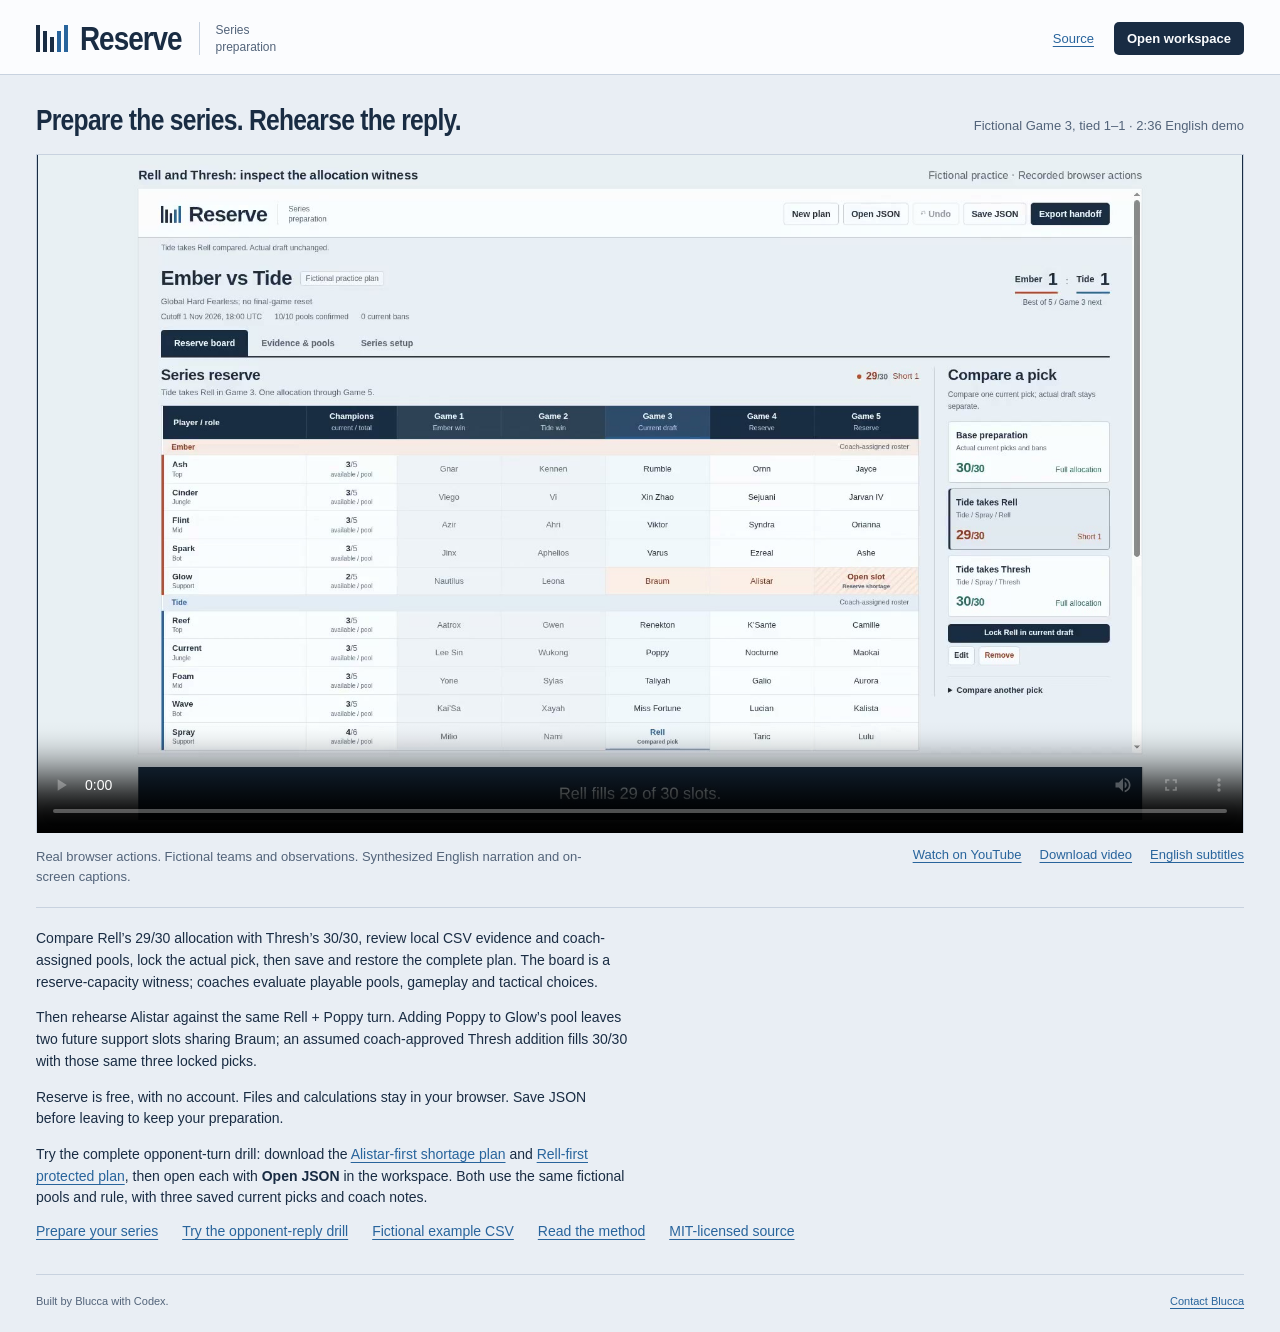
==== commit d4d31bdb: "Show the complete reply and approved-pool repair in the real demo" ====
--- a/demo.html
+++ b/demo.html
@@ -4,7 +4,7 @@
   <meta charset="utf-8">
   <meta name="viewport" content="width=device-width, initial-scale=1">
   <meta name="theme-color" content="#192c43">
-  <meta name="description" content="Watch a real Reserve preparation: review fictional evidence, compare support picks, lock Thresh, and save a complete coach handoff.">
+  <meta name="description" content="Watch a real Reserve preparation: confirm fictional pools, save a complete handoff, then rehearse a two-pick reply and compare approved pool additions.">
   <title>Reserve · Product demo</title>
   <link rel="stylesheet" href="./styles.css">
   <style>
@@ -40,15 +40,16 @@
     <nav class="demo-header-links" aria-label="Reserve links"><a href="https://github.com/blucca/series-reserve">Source</a><a class="workspace-link" href="./">Open workspace</a></nav>
   </header>
   <main id="demo" class="demo-document">
-    <div class="demo-heading"><h1>One complete coach preparation.</h1><p>Fictional Game 3, tied 1–1 · English demo</p></div>
+    <div class="demo-heading"><h1>Prepare the series. Rehearse the reply.</h1><p>Fictional Game 3, tied 1–1 · 2:36 English demo</p></div>
     <video class="demo-video" controls playsinline preload="metadata" poster="./media/reserve-demo-poster.jpg" aria-label="Reserve product demonstration with English narration and on-screen captions">
       <source src="./media/reserve-demo.mp4" type="video/mp4">
       <track kind="subtitles" src="./media/reserve-demo.vtt" srclang="en" label="English">
       <p><a href="./media/reserve-demo.mp4">Download the Reserve demo</a>.</p>
     </video>
-    <div class="demo-caption"><p>Real browser actions. Fictional teams and observations. Synthesized English narration and on-screen captions.</p><nav class="demo-files" aria-label="Demo files"><a href="https://youtu.be/apAUucqc9fc">Watch on YouTube</a><a href="./media/reserve-demo.mp4" download>Download video</a><a href="./media/reserve-demo.vtt" download>English subtitles</a></nav></div>
+    <div class="demo-caption"><p>Real browser actions. Fictional teams and observations. Synthesized English narration and on-screen captions.</p><nav class="demo-files" aria-label="Demo files"><a href="https://youtu.be/mkt5XhnBqLw">Watch on YouTube</a><a href="./media/reserve-demo.mp4" download>Download video</a><a href="./media/reserve-demo.vtt" download>English subtitles</a></nav></div>
     <div class="demo-text">
       <p>Compare Rell’s 29/30 allocation with Thresh’s 30/30, review local CSV evidence and coach-assigned pools, lock the actual pick, then save and restore the complete plan. The board is a reserve-capacity witness; coaches evaluate playable pools, gameplay and tactical choices.</p>
+      <p>Then rehearse Alistar against the same Rell + Poppy turn. Adding Poppy to Glow’s pool leaves two future support slots sharing Braum; an assumed coach-approved Thresh addition fills 30/30 with those same three locked picks.</p>
       <p>Reserve is free, with no account. Files and calculations stay in your browser. Save JSON before leaving to keep your preparation.</p>
       <p id="reply-drill">Try the complete opponent-turn drill: download the <a href="./docs/reply-short.reserve.json" download>Alistar-first shortage plan</a> and <a href="./docs/reply-protected.reserve.json" download>Rell-first protected plan</a>, then open each with <strong>Open JSON</strong> in the workspace. Both use the same fictional pools and rule, with three saved current picks and coach notes.</p>
       <nav aria-label="Continue from the demo"><a href="./">Prepare your series</a><a href="https://github.com/blucca/series-reserve/blob/main/docs/first-reply.md#check-the-complete-immediate-two-pick-turn" target="_blank" rel="noopener noreferrer">Try the opponent-reply drill</a><a href="./demo-evidence.csv" download>Fictional example CSV</a><a href="https://github.com/blucca/series-reserve/blob/main/docs/method.md">Read the method</a><a href="https://github.com/blucca/series-reserve">MIT-licensed source</a></nav>
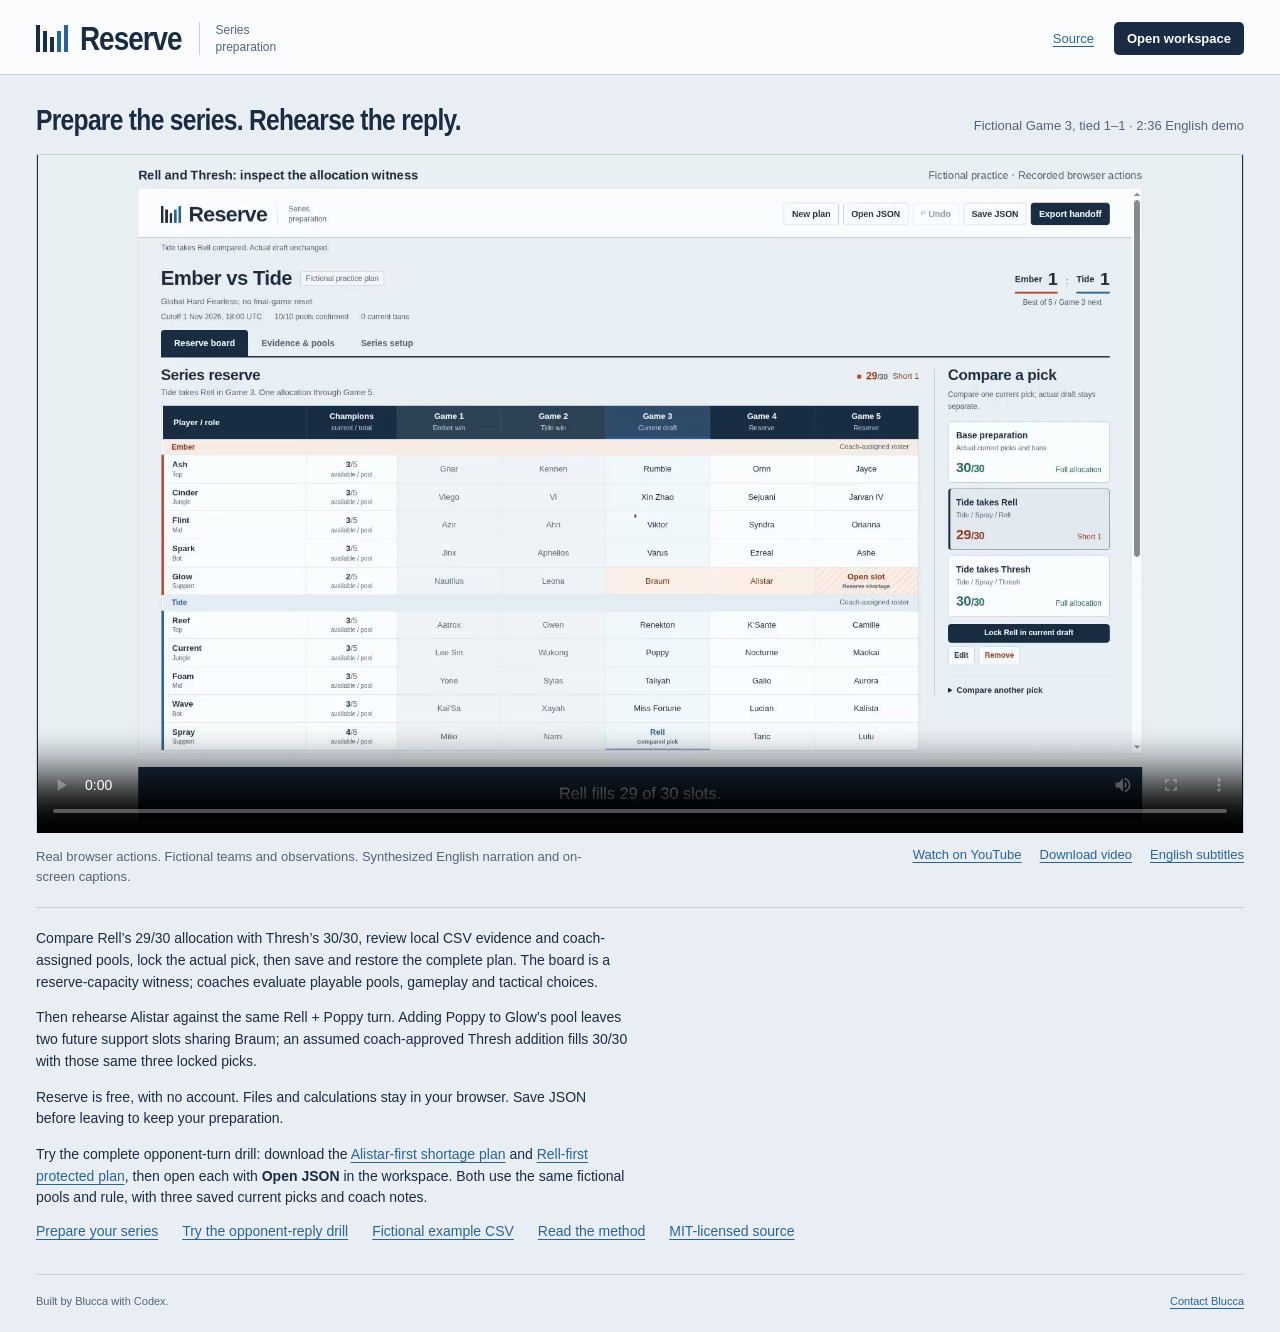
==== commit b1f49502: "Name the LoL Fearless preparation task in search metadata" ====
--- a/demo.html
+++ b/demo.html
@@ -4,8 +4,9 @@
   <meta charset="utf-8">
   <meta name="viewport" content="width=device-width, initial-scale=1">
   <meta name="theme-color" content="#192c43">
-  <meta name="description" content="Watch a real Reserve preparation: confirm fictional pools, save a complete handoff, then rehearse a two-pick reply and compare approved pool additions.">
-  <title>Reserve · Product demo</title>
+  <meta name="description" content="Watch a complete LoL Fearless preparation, then open a fictional two-pick reply drill, compare approved champion pools and save the series plan.">
+  <title>Reserve · LoL Fearless draft demo &amp; pool drill</title>
+  <link rel="canonical" href="https://blucca.github.io/series-reserve/demo.html">
   <link rel="stylesheet" href="./styles.css">
   <style>
     .demo-header-links { display: flex; align-items: center; gap: 20px; }
